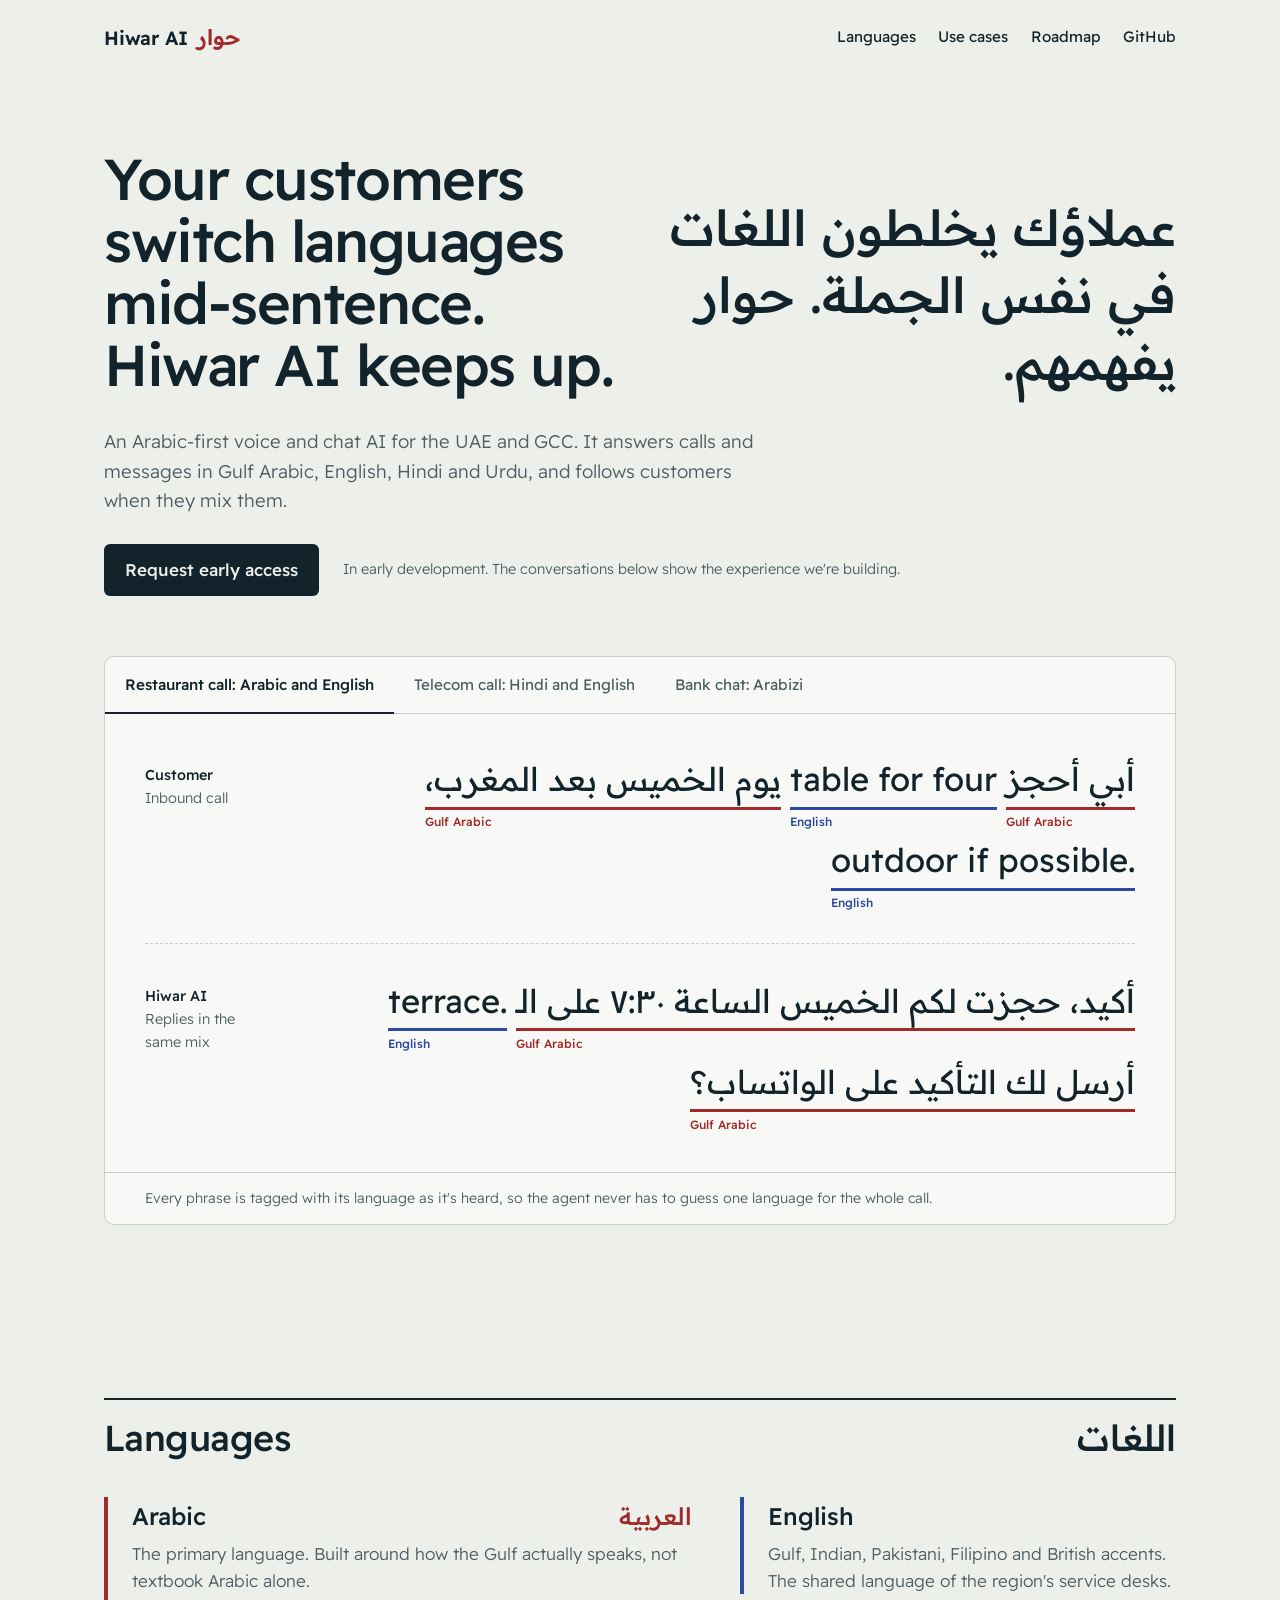
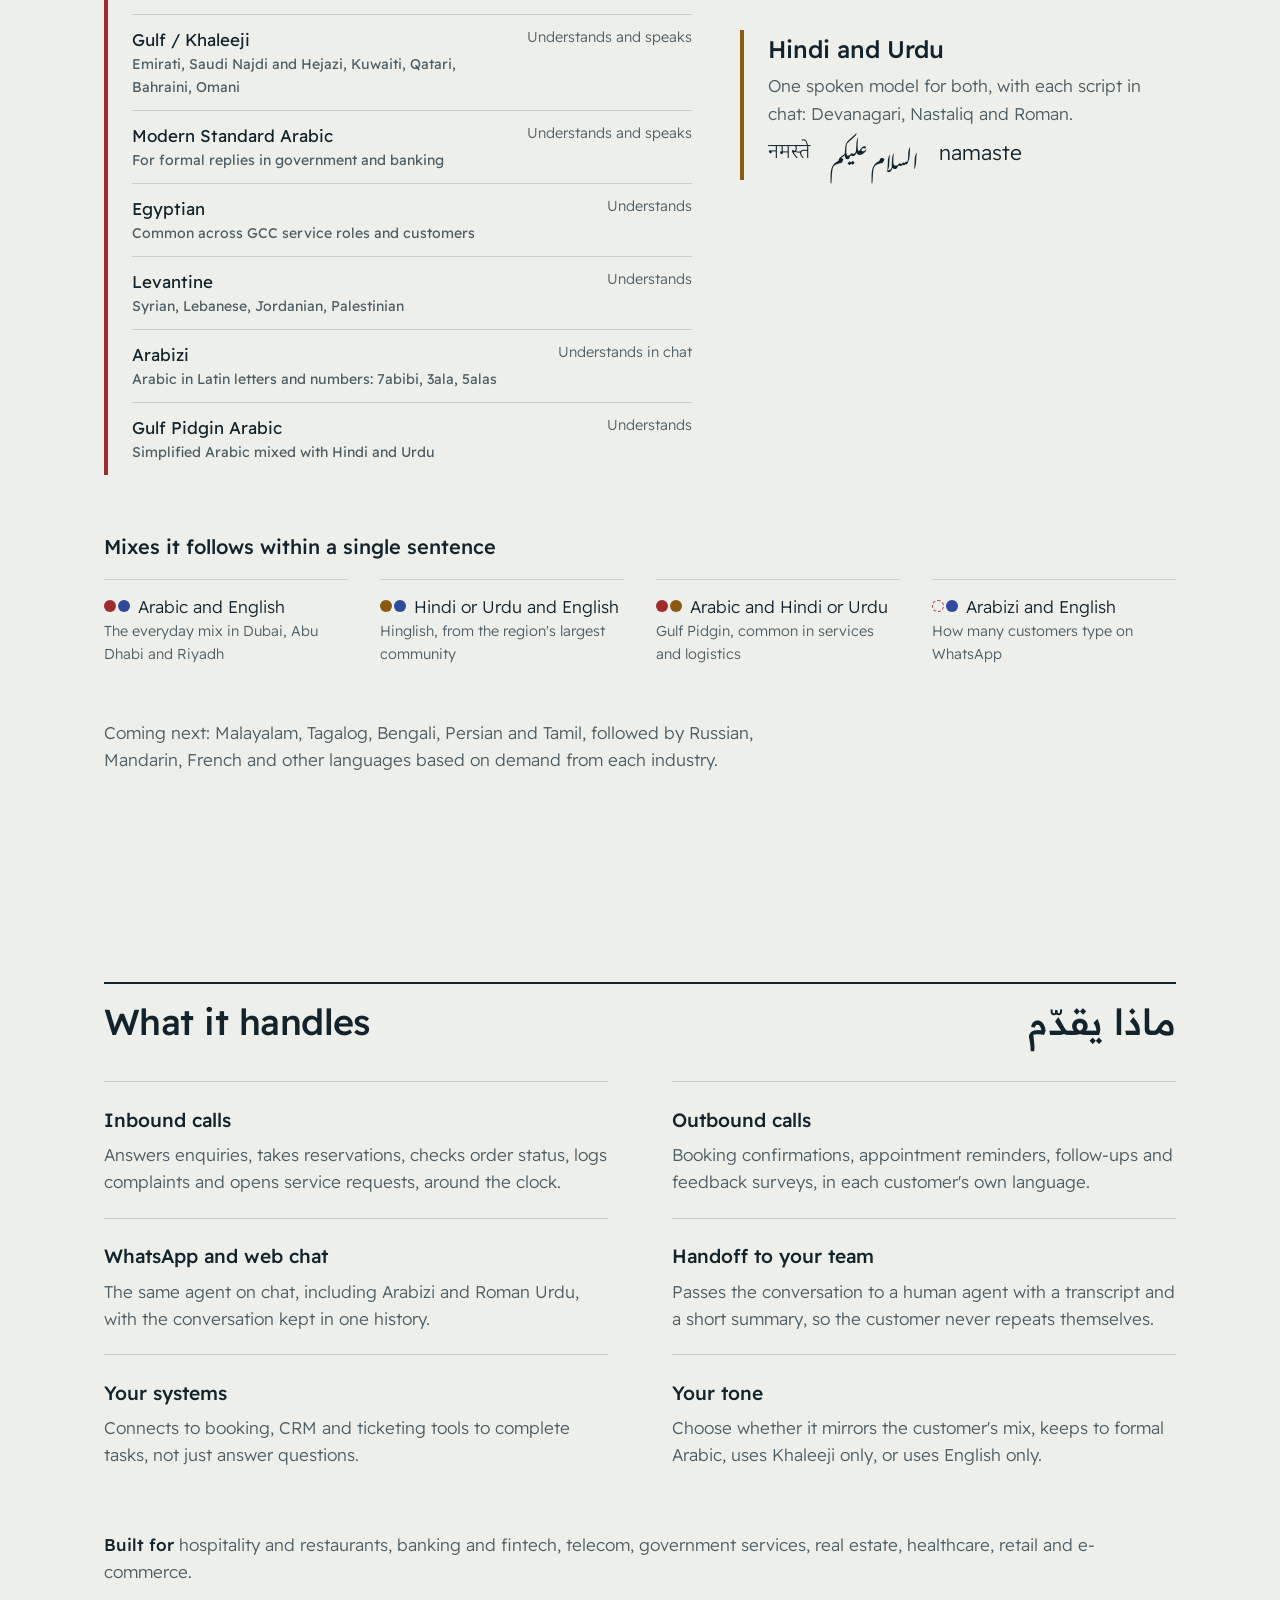
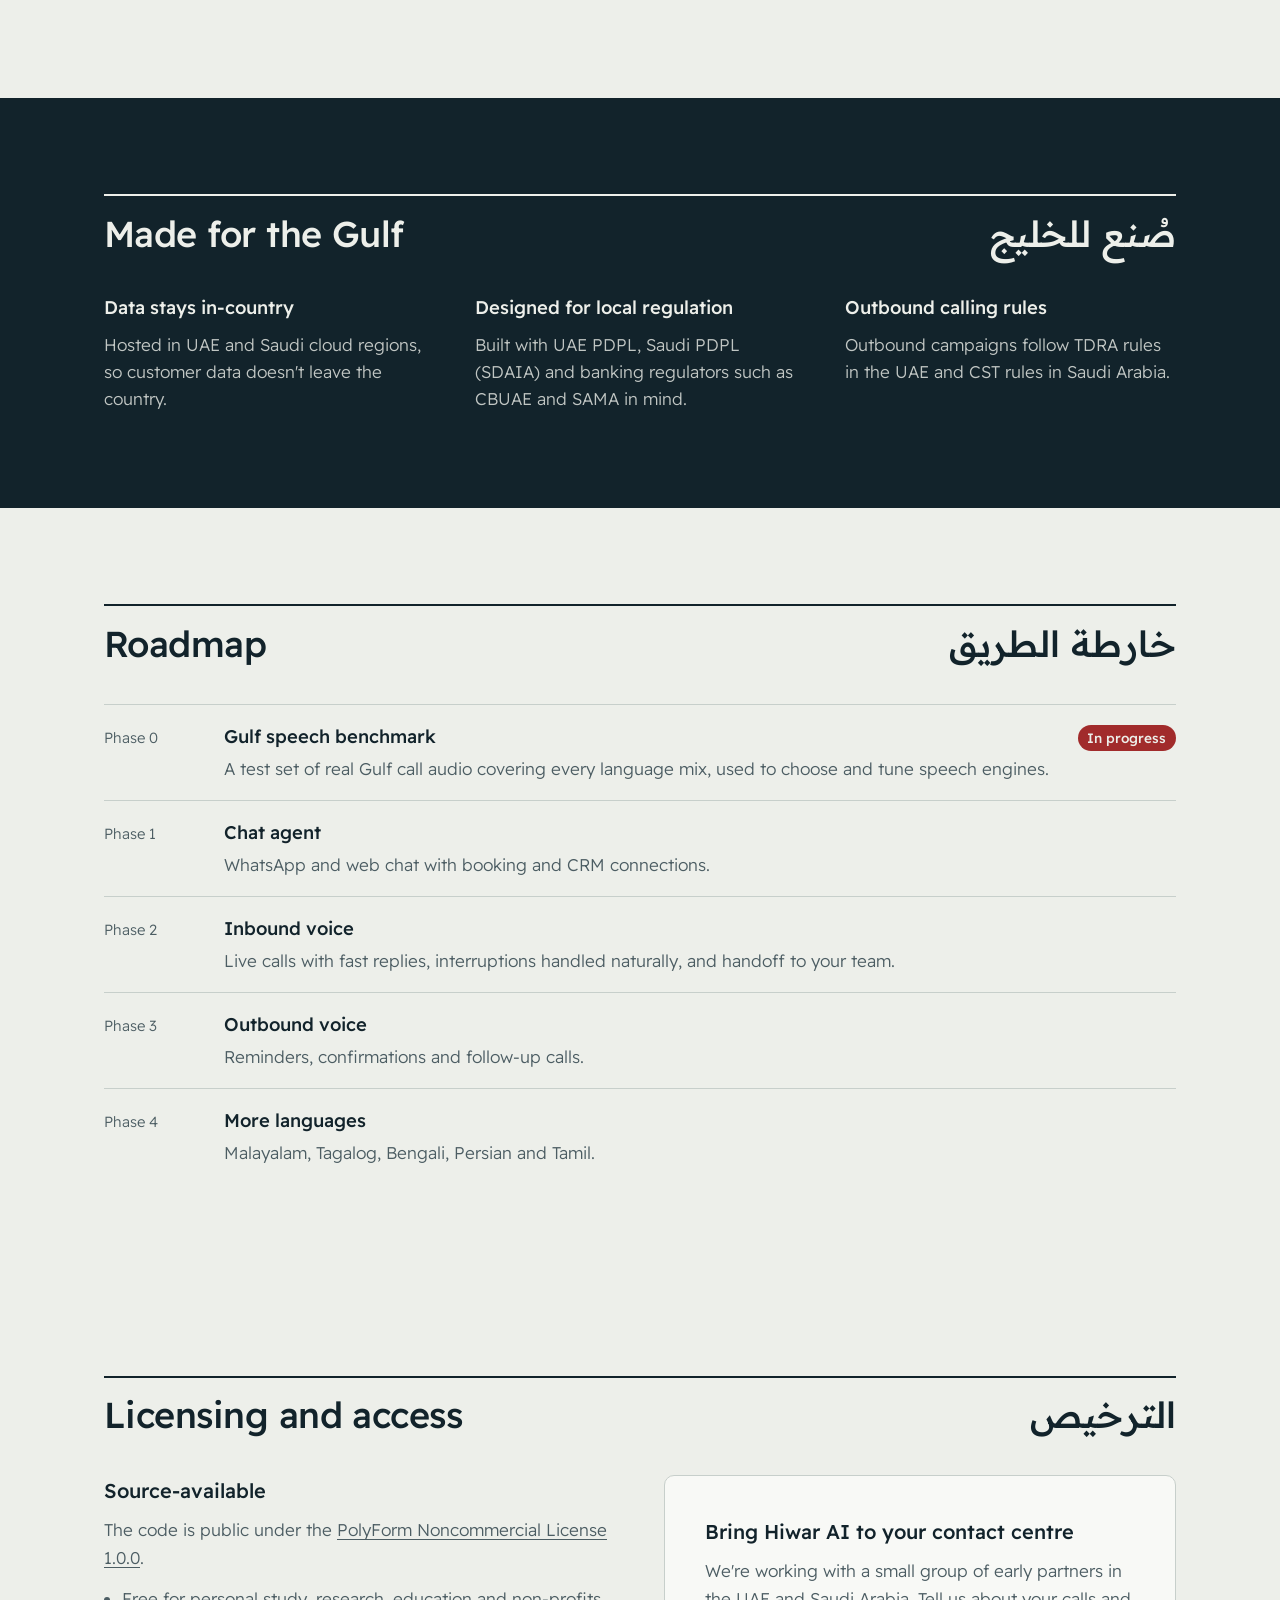
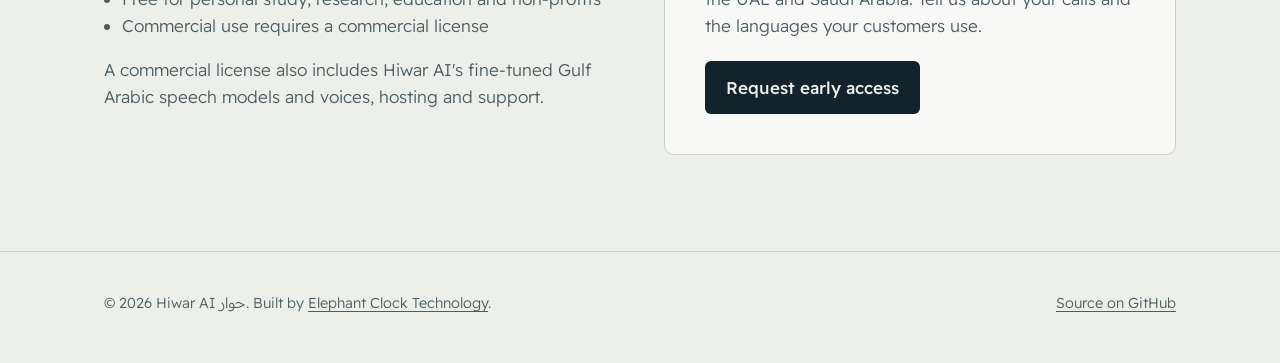
==== docs/index.html @ 6c4607c3 "Initial Hiwar AI repo: README, license, marketing site - README with Arabic-first language scope, ar" ====
<!doctype html>
<html lang="en">
<head>
<meta charset="utf-8">
<meta name="viewport" content="width=device-width, initial-scale=1">
<title>Hiwar AI | Arabic voice AI agent for UAE &amp; GCC: Gulf Arabic, English, Hindi, Urdu</title>
<meta name="description" content="Hiwar AI (حوار) is an Arabic-first multilingual conversational AI for the UAE and GCC. Voice and chat agents for customer calls, support, reservations, complaints and service requests in Gulf Arabic, MSA, English, Hindi and Urdu, with natural code-switching and Arabizi.">
<meta name="keywords" content="Arabic voice AI, Gulf Arabic AI, Khaleeji, Emirati Arabic, Saudi Arabic, conversational AI UAE, AI voice agent Dubai, Arabic chatbot, code-switching, Arabizi, Hindi Urdu voice AI, call center AI GCC, WhatsApp AI agent, customer service automation Saudi Arabia">
<link rel="canonical" href="https://elephantclock.github.io/hiwar-ai/">
<meta name="theme-color" content="#EDEFEA">

<meta property="og:type" content="website">
<meta property="og:site_name" content="Hiwar AI">
<meta property="og:title" content="Hiwar AI: Arabic-first conversational AI for the UAE & GCC">
<meta property="og:description" content="Voice and chat agents that understand Gulf Arabic, English, Hindi and Urdu, even when customers switch languages mid-sentence.">
<meta property="og:url" content="https://elephantclock.github.io/hiwar-ai/">
<meta property="og:locale" content="en_AE">
<meta property="og:locale:alternate" content="ar_AE">
<meta name="twitter:card" content="summary">
<meta name="twitter:title" content="Hiwar AI: Arabic-first conversational AI for the UAE & GCC">
<meta name="twitter:description" content="Voice and chat agents for Gulf Arabic, English, Hindi and Urdu, with code-switching and Arabizi.">

<link rel="icon" href="data:image/svg+xml,%3Csvg xmlns='http://www.w3.org/2000/svg' viewBox='0 0 32 32'%3E%3Crect width='32' height='32' rx='7' fill='%2312232B'/%3E%3Ctext x='16' y='22' font-size='17' text-anchor='middle' fill='%23EDEFEA' font-family='sans-serif'%3E%D8%AD%3C/text%3E%3C/svg%3E">

<link rel="preconnect" href="https://fonts.googleapis.com">
<link rel="preconnect" href="https://fonts.gstatic.com" crossorigin>
<link href="https://fonts.googleapis.com/css2?family=Readex+Pro:wght@300;400;500;600;700&family=Noto+Sans+Devanagari:wght@400;500&family=Noto+Nastaliq+Urdu:wght@400;500&display=swap" rel="stylesheet">

<script type="application/ld+json">
{
  "@context": "https://schema.org",
  "@type": "SoftwareApplication",
  "name": "Hiwar AI",
  "alternateName": "حوار",
  "applicationCategory": "BusinessApplication",
  "operatingSystem": "Cloud",
  "description": "Arabic-first multilingual conversational AI for the UAE and GCC: voice and chat agents for customer calls, support, reservations, complaints and service requests in Gulf Arabic, MSA, Egyptian and Levantine Arabic, English, Hindi and Urdu, with code-switching and Arabizi.",
  "inLanguage": ["ar", "en", "hi", "ur"],
  "areaServed": ["AE", "SA", "QA", "KW", "BH", "OM"],
  "url": "https://elephantclock.github.io/hiwar-ai/",
  "codeRepository": "https://github.com/elephantclock/hiwar-ai",
  "license": "https://polyformproject.org/licenses/noncommercial/1.0.0",
  "publisher": { "@type": "Organization", "name": "Elephant Clock Technology", "url": "https://elephantclock.tech" }
}
</script>

<style>
  :root {
    --ground: #EDEFEA;
    --paper: #F8F9F6;
    --ink: #12232B;
    --muted: #4C5D63;
    --rule: #C7CFCB;
    --ar: #A12B2B;
    --en: #2E4A9E;
    --hi: #8C5A0E;
    --focus: #2E4A9E;
    --latin: "Readex Pro", system-ui, sans-serif;
    --arabic: "Readex Pro", "Geeza Pro", "Noto Sans Arabic", sans-serif;
    --deva: "Noto Sans Devanagari", "Kohinoor Devanagari", sans-serif;
    --urdu: "Noto Nastaliq Urdu", "Noto Sans Arabic", serif;
    color-scheme: light;
  }
  @media (prefers-color-scheme: dark) {
    :root {
      --ground: #0F1C22;
      --paper: #16262D;
      --ink: #E4E9E6;
      --muted: #A3B1B4;
      --rule: #2C3E45;
      --ar: #E8857A;
      --en: #9DB0F0;
      --hi: #E2AA5A;
      --focus: #9DB0F0;
      color-scheme: dark;
    }
  }

  * { box-sizing: border-box; }
  html { -webkit-text-size-adjust: 100%; }
  body {
    margin: 0;
    background: var(--ground);
    color: var(--ink);
    font-family: var(--latin);
    font-weight: 300;
    font-size: 1.0625rem;
    line-height: 1.6;
  }
  [lang="ar"] { font-family: var(--arabic); }
  [lang="hi"] { font-family: var(--deva); }
  [lang="ur"] { font-family: var(--urdu); line-height: 2.1; }
  a { color: inherit; text-underline-offset: 0.2em; text-decoration-thickness: 1px; }
  a:hover { text-decoration-thickness: 2px; }
  :focus-visible { outline: 2px solid var(--focus); outline-offset: 3px; border-radius: 2px; }
  strong { font-weight: 500; }

  .wrap { max-width: 72rem; margin: 0 auto; padding-inline: clamp(1rem, 4vw, 2.5rem); }

  /* Header */
  .top { padding-block: 1.25rem; display: flex; align-items: center; justify-content: space-between; gap: 1rem; flex-wrap: wrap; }
  .mark { display: flex; align-items: baseline; gap: 0.6rem; text-decoration: none; }
  .mark-en { font-weight: 600; font-size: 1.2rem; letter-spacing: -0.01em; }
  .mark-ar { font-family: var(--arabic); font-weight: 600; font-size: 1.35rem; color: var(--ar); }
  .top nav { display: flex; gap: 1.4rem; flex-wrap: wrap; font-size: 0.95rem; font-weight: 400; }
  .top nav a { text-decoration: none; }
  .top nav a:hover { text-decoration: underline; }

  /* Bilingual sign headings: English left, Arabic right, as on UAE road signs */
  .sign {
    display: grid; grid-template-columns: 1fr auto; align-items: baseline; gap: 0.5rem 2rem;
    border-top: 2px solid var(--ink); padding-top: 0.9rem; margin-bottom: 2.25rem;
  }
  .sign h2 { margin: 0; font-size: clamp(1.6rem, 3.2vw, 2.25rem); font-weight: 500; letter-spacing: -0.015em; line-height: 1.15; }
  .sign p { margin: 0; font-family: var(--arabic); font-size: clamp(1.6rem, 3.2vw, 2.25rem); font-weight: 500; line-height: 1.3; text-align: right; }

  section { padding-block: clamp(3.5rem, 8vw, 6rem); }

  /* Hero */
  .hero { padding-block: clamp(2rem, 6vw, 4.5rem) clamp(3rem, 6vw, 5rem); }
  .hero-heads { display: grid; grid-template-columns: minmax(0, 1fr) minmax(0, 1fr); gap: 1.5rem 3rem; align-items: end; }
  .hero h1 { margin: 0; font-size: clamp(2.1rem, 4.6vw, 3.6rem); font-weight: 500; line-height: 1.08; letter-spacing: -0.025em; max-width: 16ch; }
  .hero .ar-head { margin: 0; font-family: var(--arabic); font-size: clamp(1.9rem, 4vw, 3.1rem); font-weight: 500; line-height: 1.35; text-align: right; color: var(--ink); }
  .lede { grid-column: 1 / -1; max-width: 60ch; font-size: 1.15rem; color: var(--muted); margin: 0.5rem 0 0; }
  .actions { display: flex; gap: 0.75rem 1.5rem; flex-wrap: wrap; align-items: center; margin-top: 1.75rem; }
  .btn {
    display: inline-block; background: var(--ink); color: var(--ground); text-decoration: none;
    font-weight: 500; padding: 0.8rem 1.3rem; border-radius: 6px;
  }
  .btn:hover { text-decoration: none; opacity: 0.9; }
  .status { font-size: 0.9rem; color: var(--muted); }

  /* Transcript specimen */
  .specimen { margin-top: clamp(2.5rem, 5vw, 3.75rem); background: var(--paper); border: 1px solid var(--rule); border-radius: 10px; }
  .tabs { display: flex; flex-wrap: wrap; border-bottom: 1px solid var(--rule); }
  .tabs button {
    font: inherit; font-size: 0.95rem; font-weight: 400; color: var(--muted); background: none; border: 0;
    padding: 0.95rem 1.25rem; cursor: pointer; border-bottom: 2px solid transparent; margin-bottom: -1px;
  }
  .tabs button[aria-selected="true"] { color: var(--ink); font-weight: 500; border-bottom-color: var(--ink); }
  .panel { padding: clamp(1.25rem, 3.5vw, 2.5rem); }
  .turn { display: grid; grid-template-columns: 7.5rem minmax(0, 1fr); gap: 0.5rem 1.5rem; align-items: start; }
  .turn + .turn { margin-top: 2rem; padding-top: 2rem; border-top: 1px dashed var(--rule); }
  .who { font-size: 0.9rem; color: var(--muted); padding-top: 0.6rem; }
  .who strong { display: block; color: var(--ink); }
  .utt { margin: 0; font-size: clamp(1.35rem, 2.8vw, 2.05rem); line-height: 1.5; font-weight: 400; display: flex; flex-wrap: wrap; gap: 0.35rem 0.55rem; }
  .utt[dir="rtl"] { justify-content: flex-start; }
  .seg { display: inline-flex; flex-direction: column; unicode-bidi: isolate; max-width: 100%; min-width: 0; }
  /* The segment's language colour drives the underline and tag; the words stay in ink */
  .seg.ar, .seg.az { --lc: var(--ar); }
  .seg.en { --lc: var(--en); }
  .seg.hi { --lc: var(--hi); }
  .seg > span:first-child { color: var(--ink); border-bottom: 3px solid var(--lc); padding-bottom: 0.1em; }
  .seg.az > span:first-child { border-bottom-style: dashed; }
  .seg small {
    font-family: var(--latin); font-size: 0.75rem; font-weight: 500; line-height: 1.2; margin-top: 0.35rem;
    direction: ltr; text-align: start; color: var(--lc);
  }
  .norm { grid-column: 2; margin: 0.9rem 0 0; font-size: 0.95rem; color: var(--muted); }
  .norm span[lang="ar"] { color: var(--ink); font-size: 1.1rem; }
  .note { padding: 0.9rem clamp(1.25rem, 3.5vw, 2.5rem); border-top: 1px solid var(--rule); font-size: 0.88rem; color: var(--muted); margin: 0; }
  @media (prefers-reduced-motion: no-preference) {
    .panel:not([hidden]) .seg { animation: rise 0.45s cubic-bezier(.2,.7,.2,1) both; animation-delay: calc(var(--i) * 90ms); }
    @keyframes rise { from { opacity: 0; transform: translateY(6px); } to { opacity: 1; transform: none; } }
  }

  /* Languages */
  .langs { display: grid; grid-template-columns: 1.35fr 1fr; gap: 3rem; }
  .lang-primary { border-left: 4px solid var(--ar); padding-left: 1.5rem; }
  .lang-primary h3, .lang-other h3 { margin: 0 0 0.25rem; font-size: 1.5rem; font-weight: 500; display: flex; justify-content: space-between; gap: 1rem; align-items: baseline; }
  .lang-primary h3 [lang="ar"] { color: var(--ar); }
  .role { margin: 0 0 1.25rem; color: var(--muted); }
  dl.varieties { margin: 0; display: grid; grid-template-columns: 1fr auto; }
  dl.varieties dt, dl.varieties dd { padding: 0.7rem 0; border-top: 1px solid var(--rule); margin: 0; }
  dl.varieties dt { font-weight: 400; }
  dl.varieties dt small { display: block; color: var(--muted); font-size: 0.88rem; }
  dl.varieties dd { text-align: right; font-size: 0.9rem; color: var(--muted); padding-left: 1rem; }
  .lang-other { padding-left: 1.5rem; margin-bottom: 2.25rem; }
  .lang-other.en { border-left: 4px solid var(--en); }
  .lang-other.hi { border-left: 4px solid var(--hi); }
  .lang-other p { margin: 0; color: var(--muted); }
  .script-row { display: flex; gap: 1.25rem; flex-wrap: wrap; margin-top: 0.6rem; font-size: 1.3rem; color: var(--ink); }
  .pairs { margin-top: 3.5rem; }
  .pairs h3 { font-size: 1.25rem; font-weight: 500; margin: 0 0 1rem; }
  .pairs ul { list-style: none; padding: 0; margin: 0; display: grid; grid-template-columns: repeat(auto-fit, minmax(15rem, 1fr)); gap: 0 2rem; }
  .pairs li { padding: 0.8rem 0; border-top: 1px solid var(--rule); }
  .pairs li small { display: block; color: var(--muted); font-size: 0.9rem; }
  .swatch { display: inline-block; width: 0.7em; height: 0.7em; border-radius: 50%; vertical-align: 0.05em; margin-right: 0.15em; }
  .swatch.ar { background: var(--ar); } .swatch.en { background: var(--en); } .swatch.hi { background: var(--hi); }
  .swatch.az { background: transparent; border: 1.5px dashed var(--ar); box-sizing: border-box; }
  .next { margin-top: 2.5rem; color: var(--muted); max-width: 65ch; }

  /* Use cases */
  .uses { display: grid; grid-template-columns: repeat(2, 1fr); gap: 0 4rem; }
  .use { padding: 1.4rem 0; border-top: 1px solid var(--rule); }
  .use h3 { margin: 0 0 0.35rem; font-size: 1.2rem; font-weight: 500; }
  .use p { margin: 0; color: var(--muted); max-width: 52ch; }
  .industries { margin-top: 2.5rem; color: var(--muted); }
  .industries strong { color: var(--ink); }

  /* Gulf section */
  .gulf { background: var(--ink); color: var(--ground); }
  .gulf .sign { border-top-color: var(--ground); }
  .gulf-grid { display: grid; grid-template-columns: repeat(3, 1fr); gap: 2.5rem; }
  .gulf-grid h3 { margin: 0 0 0.5rem; font-size: 1.15rem; font-weight: 500; }
  .gulf-grid p { margin: 0; opacity: 0.8; }

  /* Roadmap: a real sequence, so it is numbered */
  ol.road { list-style: none; padding: 0; margin: 0; counter-reset: phase -1; }
  ol.road li { counter-increment: phase; display: grid; grid-template-columns: 6rem 1fr auto; gap: 0.5rem 1.5rem; padding: 1.1rem 0; border-top: 1px solid var(--rule); align-items: baseline; }
  ol.road li::before { content: "Phase " counter(phase); color: var(--muted); font-size: 0.92rem; }
  ol.road h3 { margin: 0; font-size: 1.15rem; font-weight: 500; }
  ol.road p { margin: 0.2rem 0 0; color: var(--muted); }
  ol.road .now { font-size: 0.85rem; font-weight: 500; color: var(--ground); background: var(--ar); padding: 0.15rem 0.6rem; border-radius: 999px; white-space: nowrap; }

  /* License + CTA */
  .split { display: grid; grid-template-columns: 1fr 1fr; gap: 3rem; }
  .split h3 { margin: 0 0 0.6rem; font-size: 1.25rem; font-weight: 500; }
  .split p { margin: 0 0 0.9rem; color: var(--muted); max-width: 55ch; }
  .split ul { margin: 0 0 1rem; padding-left: 1.1rem; color: var(--muted); }
  .cta { background: var(--paper); border: 1px solid var(--rule); border-radius: 10px; padding: clamp(1.5rem, 4vw, 2.5rem); }
  .cta .btn { margin-top: 0.5rem; }

  footer { padding-block: 2.5rem 3rem; border-top: 1px solid var(--rule); font-size: 0.9rem; color: var(--muted); }
  footer .wrap { display: flex; justify-content: space-between; gap: 1rem; flex-wrap: wrap; }

  @media (max-width: 760px) {
    .hero-heads { grid-template-columns: 1fr; }
    .hero .ar-head { order: -1; }
    .sign { grid-template-columns: 1fr; }
    .sign p { order: -1; }
    .turn { grid-template-columns: minmax(0, 1fr); }
    .tabs button { padding: 0.75rem 1rem; }
    .who { padding-top: 0; }
    .norm { grid-column: 1; }
    .langs, .uses, .gulf-grid, .split { grid-template-columns: 1fr; }
    .uses { gap: 0; }
    ol.road li { grid-template-columns: 1fr; }
    ol.road .now { justify-self: start; }
  }
</style>
</head>
<body>

<header class="wrap top">
  <a class="mark" href="./" aria-label="Hiwar AI home">
    <span class="mark-en">Hiwar AI</span><span class="mark-ar" lang="ar">حوار</span>
  </a>
  <nav aria-label="Main">
    <a href="#languages">Languages</a>
    <a href="#use-cases">Use cases</a>
    <a href="#roadmap">Roadmap</a>
    <a href="https://github.com/elephantclock/hiwar-ai">GitHub</a>
  </nav>
</header>

<main>
  <section class="hero wrap" aria-labelledby="hero-title">
    <div class="hero-heads">
      <h1 id="hero-title">Your customers switch languages mid-sentence. Hiwar AI keeps up.</h1>
      <p class="ar-head" lang="ar" dir="rtl">عملاؤك يخلطون اللغات في نفس الجملة. حوار يفهمهم.</p>
      <p class="lede">An Arabic-first voice and chat AI for the UAE and GCC. It answers calls and messages in Gulf Arabic, English, Hindi and Urdu, and follows customers when they mix them.</p>
    </div>
    <div class="actions">
      <a class="btn" href="https://github.com/elephantclock/hiwar-ai/issues/new?template=early-access.yml">Request early access</a>
      <span class="status">In early development. The conversations below show the experience we're building.</span>
    </div>

    <div class="specimen">
      <div class="tabs" role="tablist" aria-label="Example conversations">
        <button role="tab" id="tab-1" aria-controls="p-1" aria-selected="true">Restaurant call: Arabic and English</button>
        <button role="tab" id="tab-2" aria-controls="p-2" aria-selected="false" tabindex="-1">Telecom call: Hindi and English</button>
        <button role="tab" id="tab-3" aria-controls="p-3" aria-selected="false" tabindex="-1">Bank chat: Arabizi</button>
      </div>

      <div class="panel" role="tabpanel" id="p-1" aria-labelledby="tab-1">
        <div class="turn">
          <div class="who"><strong>Customer</strong>Inbound call</div>
          <p class="utt" dir="rtl">
            <span class="seg ar" lang="ar" style="--i:0"><span>أبي أحجز</span><small>Gulf Arabic</small></span>
            <span class="seg en" lang="en" dir="ltr" style="--i:1"><span>table for four</span><small>English</small></span>
            <span class="seg ar" lang="ar" style="--i:2"><span>يوم الخميس بعد المغرب،</span><small>Gulf Arabic</small></span>
            <span class="seg en" lang="en" dir="ltr" style="--i:3"><span>outdoor if possible.</span><small>English</small></span>
          </p>
        </div>
        <div class="turn">
          <div class="who"><strong>Hiwar AI</strong>Replies in the same mix</div>
          <p class="utt" dir="rtl">
            <span class="seg ar" lang="ar" style="--i:4"><span>أكيد، حجزت لكم الخميس الساعة ٧:٣٠ على الـ</span><small>Gulf Arabic</small></span>
            <span class="seg en" lang="en" dir="ltr" style="--i:5"><span>terrace.</span><small>English</small></span>
            <span class="seg ar" lang="ar" style="--i:6"><span>أرسل لك التأكيد على الواتساب؟</span><small>Gulf Arabic</small></span>
          </p>
        </div>
      </div>

      <div class="panel" role="tabpanel" id="p-2" aria-labelledby="tab-2" hidden>
        <div class="turn">
          <div class="who"><strong>Customer</strong>Service request</div>
          <p class="utt">
            <span class="seg hi" lang="hi" style="--i:0"><span>मेरा इंटरनेट सुबह से बंद है,</span><small>Hindi</small></span>
            <span class="seg en" lang="en" style="--i:1"><span>router restart</span><small>English</small></span>
            <span class="seg hi" lang="hi" style="--i:2"><span>भी किया,</span><small>Hindi</small></span>
            <span class="seg en" lang="en" style="--i:3"><span>but still no signal.</span><small>English</small></span>
          </p>
        </div>
        <div class="turn">
          <div class="who"><strong>Hiwar AI</strong>Replies in the same mix</div>
          <p class="utt">
            <span class="seg hi" lang="hi" style="--i:4"><span>समझ गया।</span><small>Hindi</small></span>
            <span class="seg en" lang="en" style="--i:5"><span>There's an outage in your area,</span><small>English</small></span>
            <span class="seg hi" lang="hi" style="--i:6"><span>दो घंटे में ठीक हो जाएगा। मैं आपको SMS भेज दूँ?</span><small>Hindi</small></span>
          </p>
        </div>
      </div>

      <div class="panel" role="tabpanel" id="p-3" aria-labelledby="tab-3" hidden>
        <div class="turn">
          <div class="who"><strong>Customer</strong>WhatsApp</div>
          <p class="utt">
            <span class="seg az" lang="ar-Latn" style="--i:0"><span>mar7aba, abi a3rf</span><small>Arabizi</small></span>
            <span class="seg en" lang="en" style="--i:1"><span>credit card limit</span><small>English</small></span>
            <span class="seg az" lang="ar-Latn" style="--i:2"><span>maly kam?</span><small>Arabizi</small></span>
          </p>
          <p class="norm">Understood as: <span lang="ar" dir="rtl">مرحبا، أبي أعرف الـ credit card limit مالي كم؟</span></p>
        </div>
        <div class="turn">
          <div class="who"><strong>Hiwar AI</strong>Replies in the same style</div>
          <p class="utt">
            <span class="seg az" lang="ar-Latn" style="--i:3"><span>Hala! El limit 7aqk</span><small>Arabizi</small></span>
            <span class="seg en" lang="en" style="--i:4"><span>AED 25,000</span><small>English</small></span>
            <span class="seg az" lang="ar-Latn" style="--i:5"><span>w el mutawafer al7en</span><small>Arabizi</small></span>
            <span class="seg en" lang="en" style="--i:6"><span>AED 18,400.</span><small>English</small></span>
          </p>
        </div>
      </div>
      <p class="note">Every phrase is tagged with its language as it's heard, so the agent never has to guess one language for the whole call.</p>
    </div>
  </section>

  <section id="languages" class="wrap" aria-labelledby="lang-title">
    <div class="sign"><h2 id="lang-title">Languages</h2><p lang="ar" dir="rtl">اللغات</p></div>
    <div class="langs">
      <div class="lang-primary">
        <h3><span>Arabic</span><span lang="ar">العربية</span></h3>
        <p class="role">The primary language. Built around how the Gulf actually speaks, not textbook Arabic alone.</p>
        <dl class="varieties">
          <dt>Gulf / Khaleeji<small>Emirati, Saudi Najdi and Hejazi, Kuwaiti, Qatari, Bahraini, Omani</small></dt><dd>Understands and speaks</dd>
          <dt>Modern Standard Arabic<small>For formal replies in government and banking</small></dt><dd>Understands and speaks</dd>
          <dt>Egyptian<small>Common across GCC service roles and customers</small></dt><dd>Understands</dd>
          <dt>Levantine<small>Syrian, Lebanese, Jordanian, Palestinian</small></dt><dd>Understands</dd>
          <dt>Arabizi<small>Arabic in Latin letters and numbers: 7abibi, 3ala, 5alas</small></dt><dd>Understands in chat</dd>
          <dt>Gulf Pidgin Arabic<small>Simplified Arabic mixed with Hindi and Urdu</small></dt><dd>Understands</dd>
        </dl>
      </div>
      <div>
        <div class="lang-other en">
          <h3><span>English</span></h3>
          <p>Gulf, Indian, Pakistani, Filipino and British accents. The shared language of the region's service desks.</p>
        </div>
        <div class="lang-other hi">
          <h3><span>Hindi and Urdu</span></h3>
          <p>One spoken model for both, with each script in chat: Devanagari, Nastaliq and Roman.</p>
          <div class="script-row"><span lang="hi">नमस्ते</span><span lang="ur" dir="rtl">السلام علیکم</span><span>namaste</span></div>
        </div>
      </div>
    </div>

    <div class="pairs">
      <h3>Mixes it follows within a single sentence</h3>
      <ul>
        <li><span class="swatch ar"></span><span class="swatch en"></span> Arabic and English<small>The everyday mix in Dubai, Abu Dhabi and Riyadh</small></li>
        <li><span class="swatch hi"></span><span class="swatch en"></span> Hindi or Urdu and English<small>Hinglish, from the region's largest community</small></li>
        <li><span class="swatch ar"></span><span class="swatch hi"></span> Arabic and Hindi or Urdu<small>Gulf Pidgin, common in services and logistics</small></li>
        <li><span class="swatch az"></span><span class="swatch en"></span> Arabizi and English<small>How many customers type on WhatsApp</small></li>
      </ul>
    </div>
    <p class="next">Coming next: Malayalam, Tagalog, Bengali, Persian and Tamil, followed by Russian, Mandarin, French and other languages based on demand from each industry.</p>
  </section>

  <section id="use-cases" class="wrap" aria-labelledby="use-title">
    <div class="sign"><h2 id="use-title">What it handles</h2><p lang="ar" dir="rtl">ماذا يقدّم</p></div>
    <div class="uses">
      <div class="use"><h3>Inbound calls</h3><p>Answers enquiries, takes reservations, checks order status, logs complaints and opens service requests, around the clock.</p></div>
      <div class="use"><h3>Outbound calls</h3><p>Booking confirmations, appointment reminders, follow-ups and feedback surveys, in each customer's own language.</p></div>
      <div class="use"><h3>WhatsApp and web chat</h3><p>The same agent on chat, including Arabizi and Roman Urdu, with the conversation kept in one history.</p></div>
      <div class="use"><h3>Handoff to your team</h3><p>Passes the conversation to a human agent with a transcript and a short summary, so the customer never repeats themselves.</p></div>
      <div class="use"><h3>Your systems</h3><p>Connects to booking, CRM and ticketing tools to complete tasks, not just answer questions.</p></div>
      <div class="use"><h3>Your tone</h3><p>Choose whether it mirrors the customer's mix, keeps to formal Arabic, uses Khaleeji only, or uses English only.</p></div>
    </div>
    <p class="industries"><strong>Built for</strong> hospitality and restaurants, banking and fintech, telecom, government services, real estate, healthcare, retail and e-commerce.</p>
  </section>

  <section class="gulf" aria-labelledby="gulf-title">
    <div class="wrap">
      <div class="sign"><h2 id="gulf-title">Made for the Gulf</h2><p lang="ar" dir="rtl">صُنع للخليج</p></div>
      <div class="gulf-grid">
        <div><h3>Data stays in-country</h3><p>Hosted in UAE and Saudi cloud regions, so customer data doesn't leave the country.</p></div>
        <div><h3>Designed for local regulation</h3><p>Built with UAE PDPL, Saudi PDPL (SDAIA) and banking regulators such as CBUAE and SAMA in mind.</p></div>
        <div><h3>Outbound calling rules</h3><p>Outbound campaigns follow TDRA rules in the UAE and CST rules in Saudi Arabia.</p></div>
      </div>
    </div>
  </section>

  <section id="roadmap" class="wrap" aria-labelledby="road-title">
    <div class="sign"><h2 id="road-title">Roadmap</h2><p lang="ar" dir="rtl">خارطة الطريق</p></div>
    <ol class="road">
      <li><div><h3>Gulf speech benchmark</h3><p>A test set of real Gulf call audio covering every language mix, used to choose and tune speech engines.</p></div><span class="now">In progress</span></li>
      <li><div><h3>Chat agent</h3><p>WhatsApp and web chat with booking and CRM connections.</p></div><span></span></li>
      <li><div><h3>Inbound voice</h3><p>Live calls with fast replies, interruptions handled naturally, and handoff to your team.</p></div><span></span></li>
      <li><div><h3>Outbound voice</h3><p>Reminders, confirmations and follow-up calls.</p></div><span></span></li>
      <li><div><h3>More languages</h3><p>Malayalam, Tagalog, Bengali, Persian and Tamil.</p></div><span></span></li>
    </ol>
  </section>

  <section id="license" class="wrap" aria-labelledby="lic-title">
    <div class="sign"><h2 id="lic-title">Licensing and access</h2><p lang="ar" dir="rtl">الترخيص</p></div>
    <div class="split">
      <div>
        <h3>Source-available</h3>
        <p>The code is public under the <a href="https://polyformproject.org/licenses/noncommercial/1.0.0">PolyForm Noncommercial License 1.0.0</a>.</p>
        <ul>
          <li>Free for personal study, research, education and non-profits</li>
          <li>Commercial use requires a commercial license</li>
        </ul>
        <p>A commercial license also includes Hiwar AI's fine-tuned Gulf Arabic speech models and voices, hosting and support.</p>
      </div>
      <div class="cta">
        <h3>Bring Hiwar AI to your contact centre</h3>
        <p>We're working with a small group of early partners in the UAE and Saudi Arabia. Tell us about your calls and the languages your customers use.</p>
        <a class="btn" href="https://github.com/elephantclock/hiwar-ai/issues/new?template=early-access.yml">Request early access</a>
      </div>
    </div>
  </section>
</main>

<footer>
  <div class="wrap">
    <span>© 2026 Hiwar AI <span lang="ar">حوار</span>. Built by <a href="https://elephantclock.tech">Elephant Clock Technology</a>.</span>
    <a href="https://github.com/elephantclock/hiwar-ai">Source on GitHub</a>
  </div>
</footer>

<script>
  (function () {
    var tabs = Array.prototype.slice.call(document.querySelectorAll('[role="tab"]'));
    function select(tab) {
      tabs.forEach(function (t) {
        var on = t === tab;
        t.setAttribute('aria-selected', on);
        t.tabIndex = on ? 0 : -1;
        document.getElementById(t.getAttribute('aria-controls')).hidden = !on;
      });
    }
    tabs.forEach(function (t, i) {
      t.addEventListener('click', function () { select(t); });
      t.addEventListener('keydown', function (e) {
        var d = e.key === 'ArrowRight' ? 1 : e.key === 'ArrowLeft' ? -1 : 0;
        if (!d) return;
        var n = tabs[(i + d + tabs.length) % tabs.length];
        select(n); n.focus(); e.preventDefault();
      });
    });
  })();
</script>
</body>
</html>
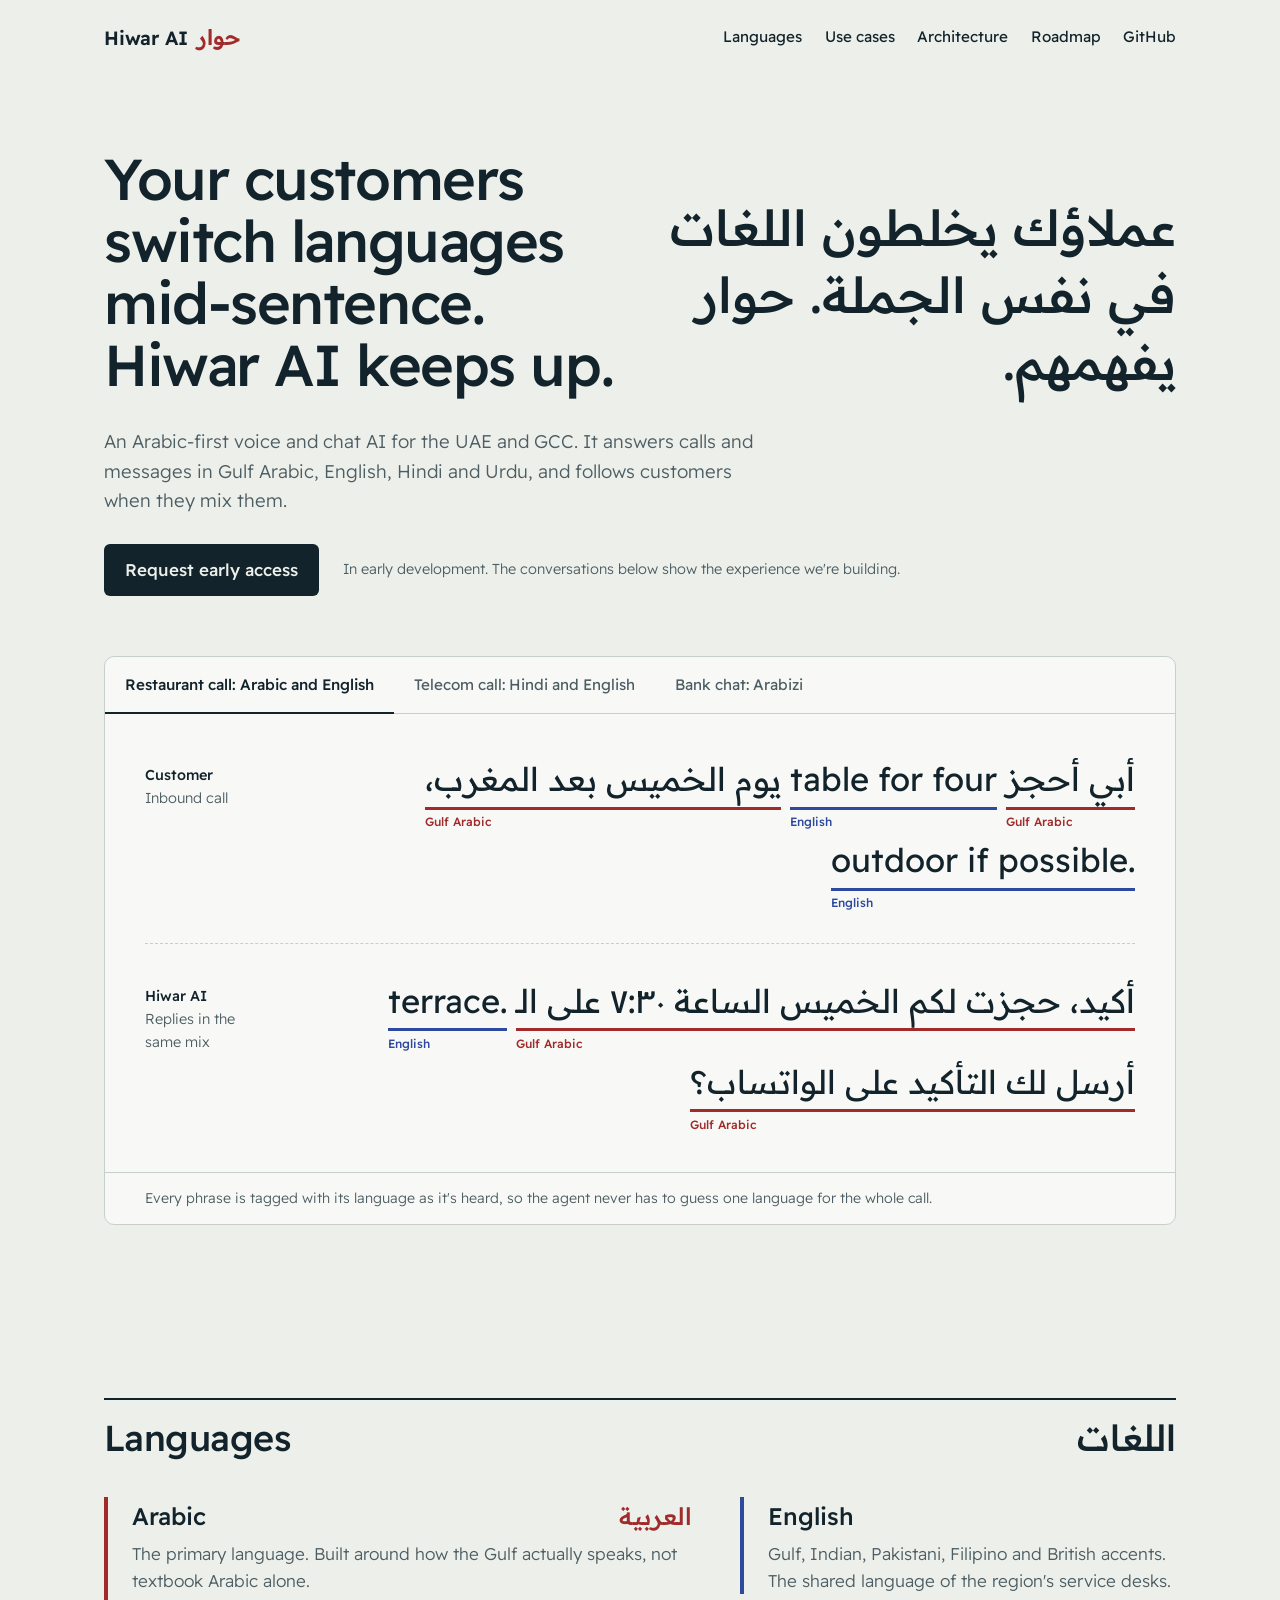
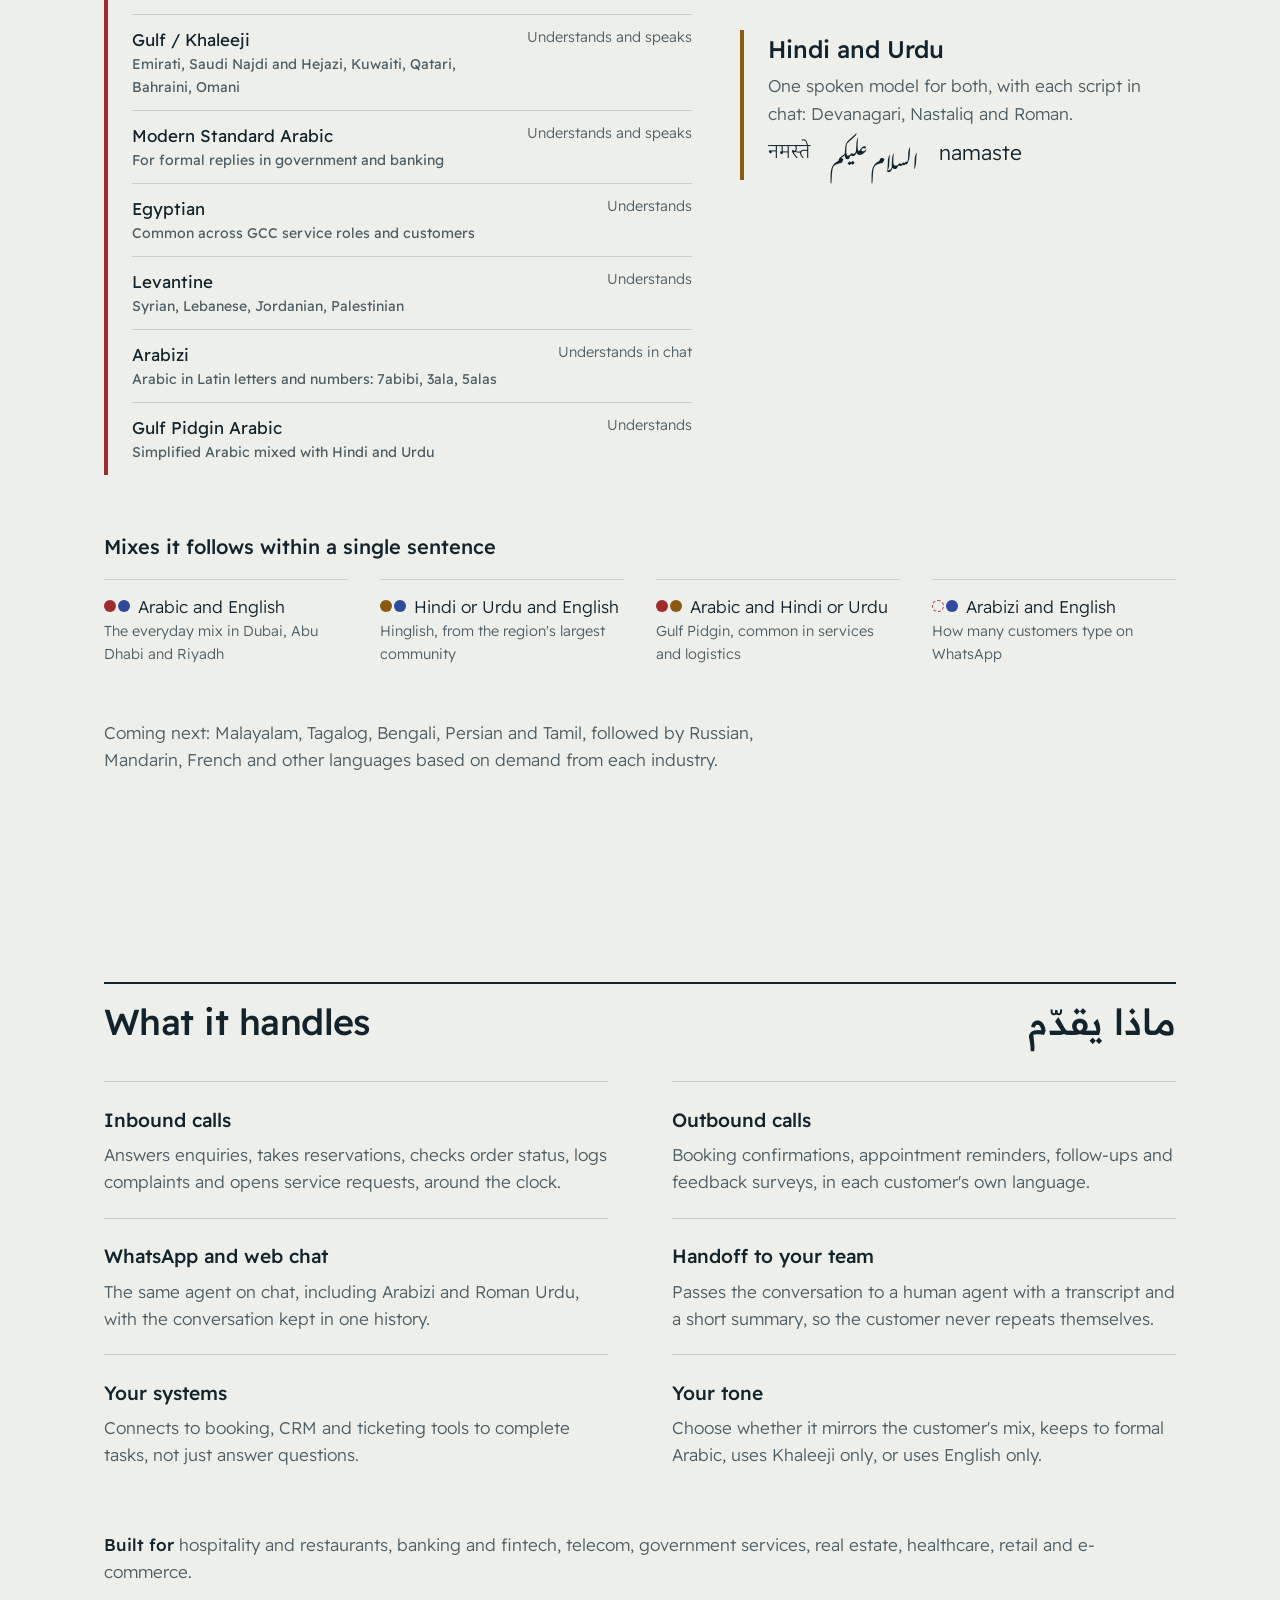
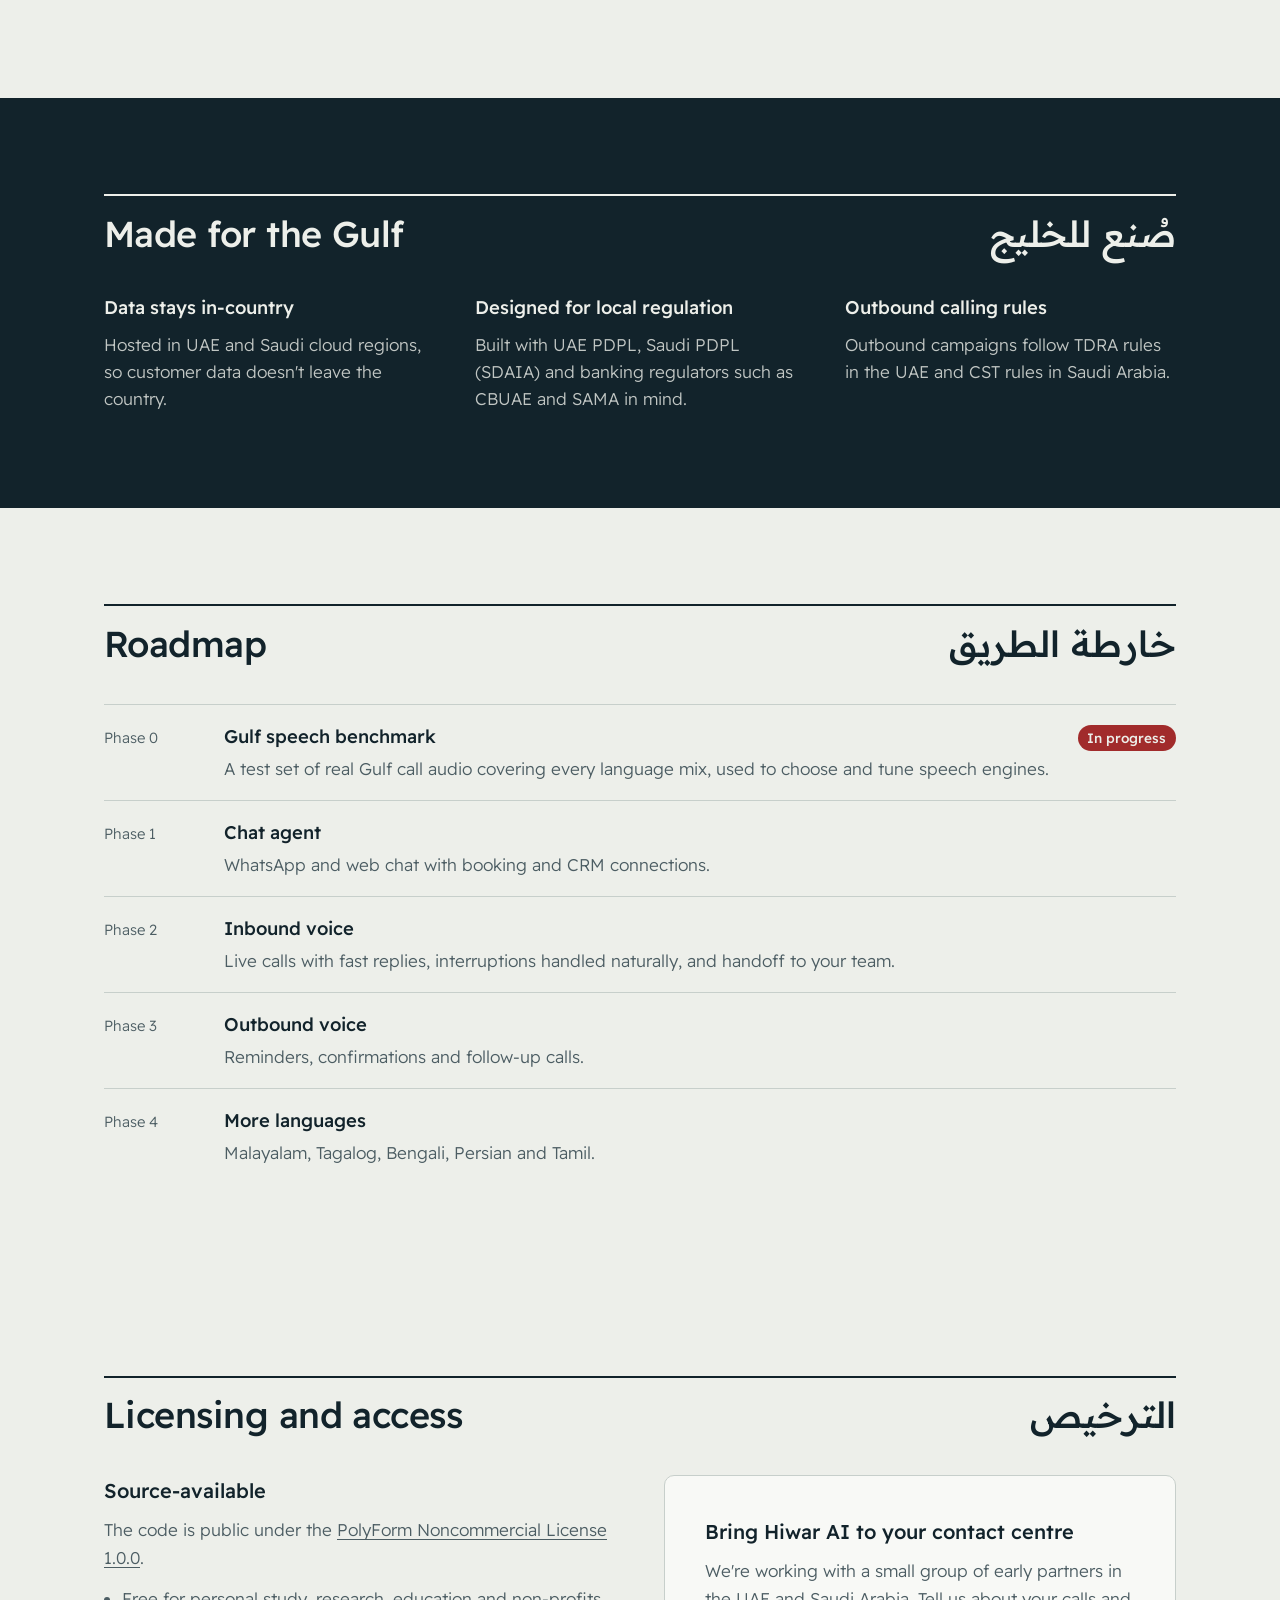
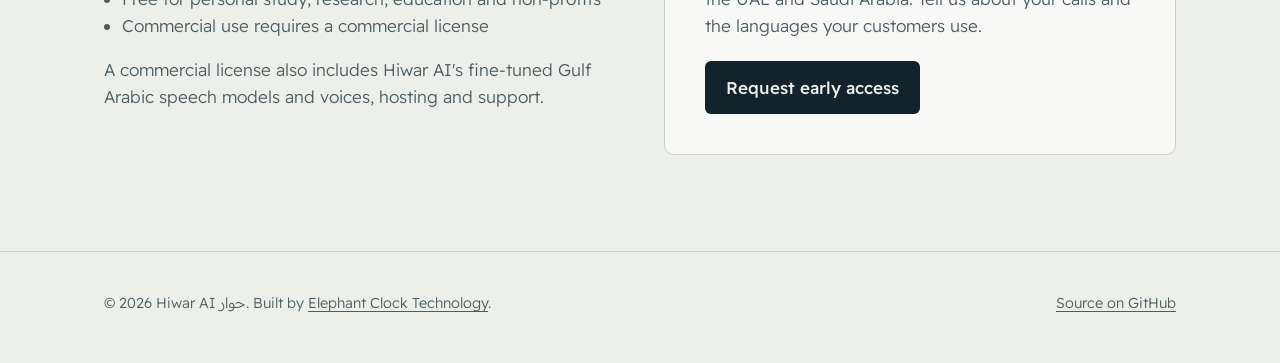
==== commit 3cd4bee4: "Add voice PoC architecture page" ====
--- a/docs/index.html
+++ b/docs/index.html
@@ -249,6 +249,7 @@
   <nav aria-label="Main">
     <a href="#languages">Languages</a>
     <a href="#use-cases">Use cases</a>
+    <a href="architecture.html">Architecture</a>
     <a href="#roadmap">Roadmap</a>
     <a href="https://github.com/elephantclock/hiwar-ai">GitHub</a>
   </nav>
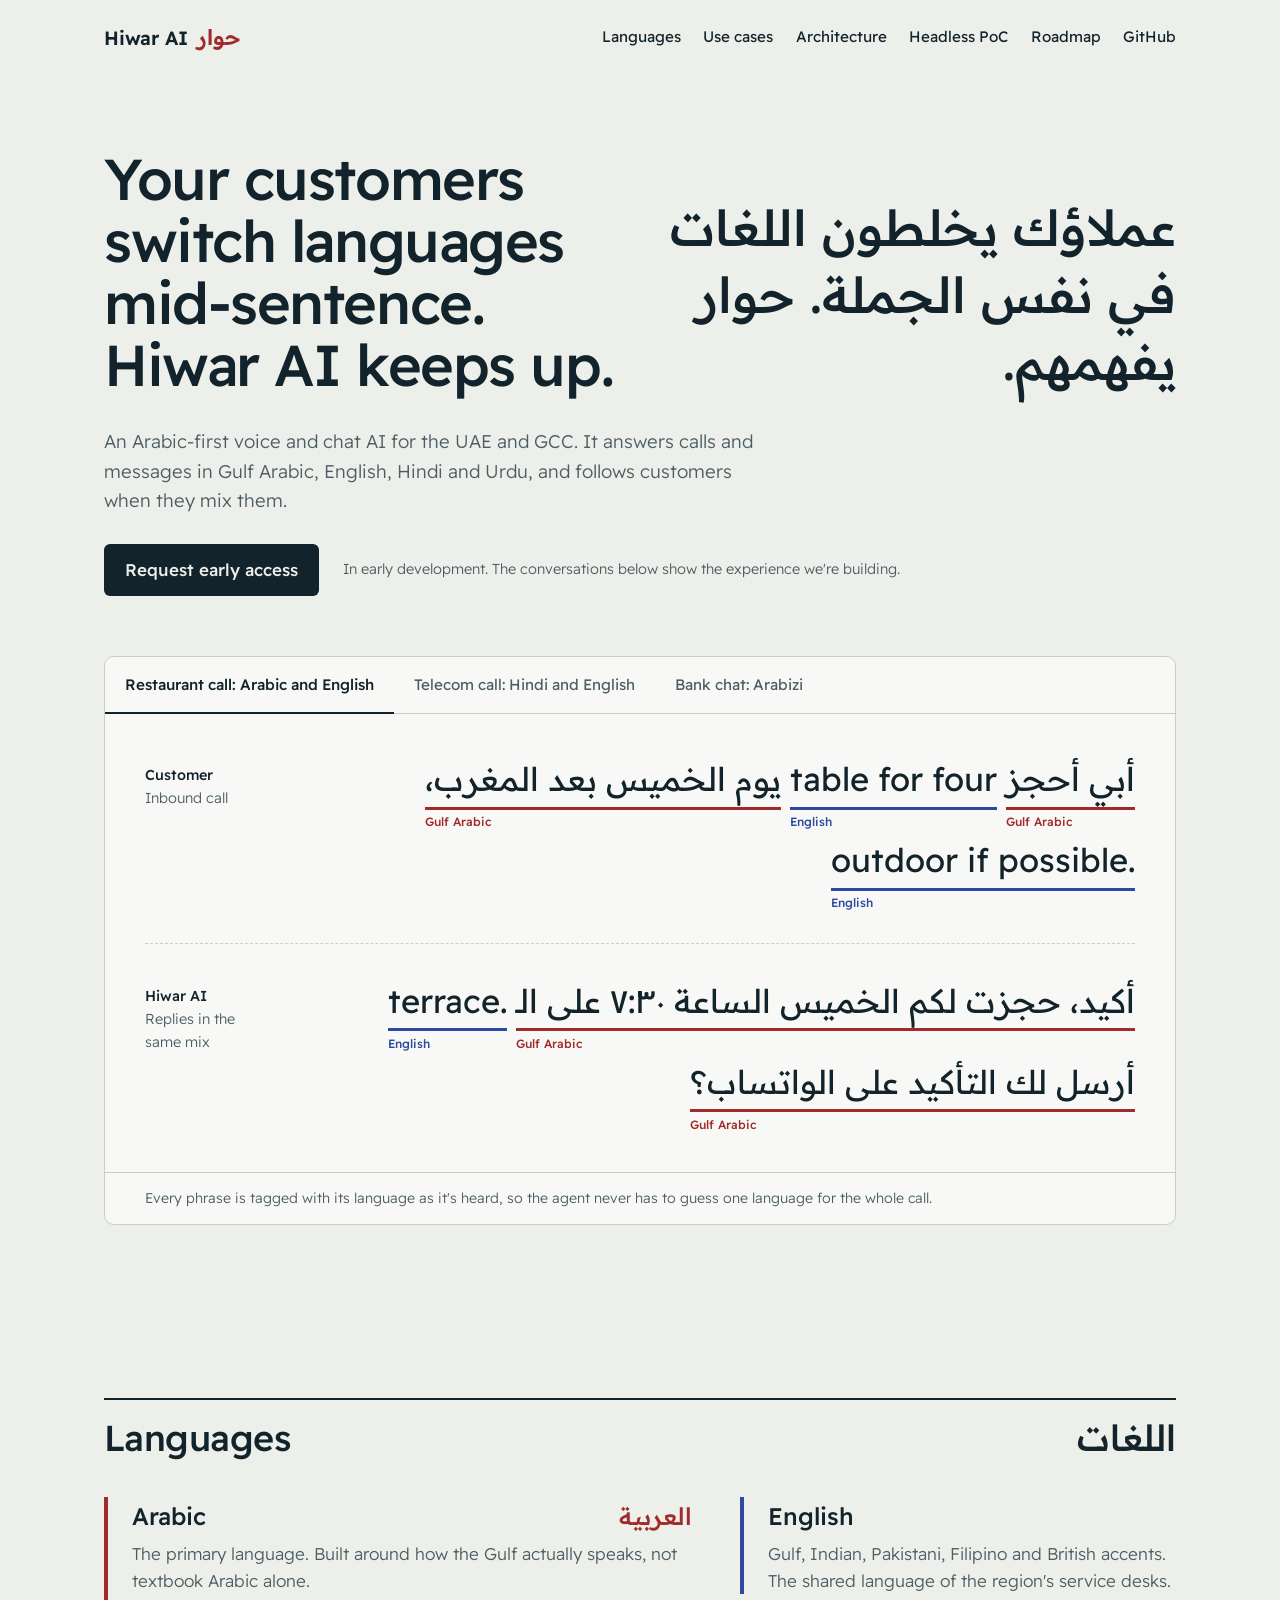
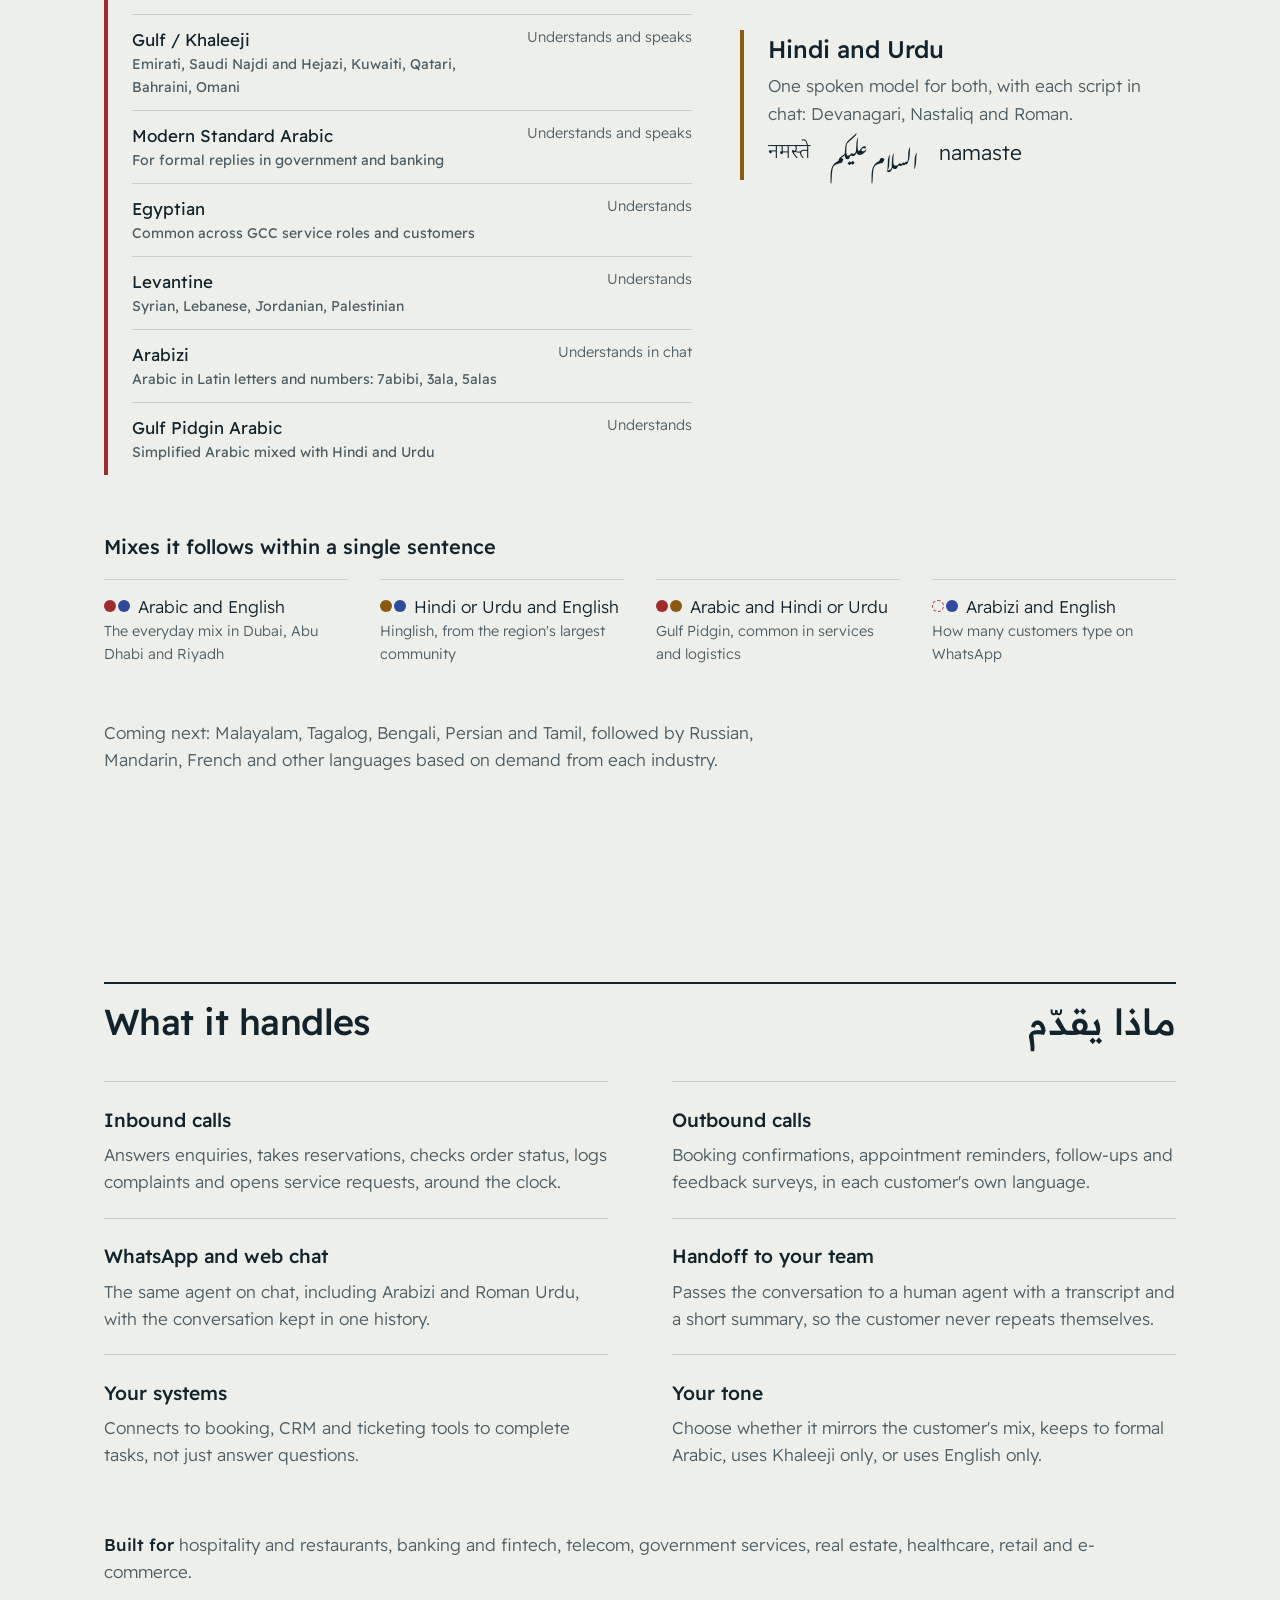
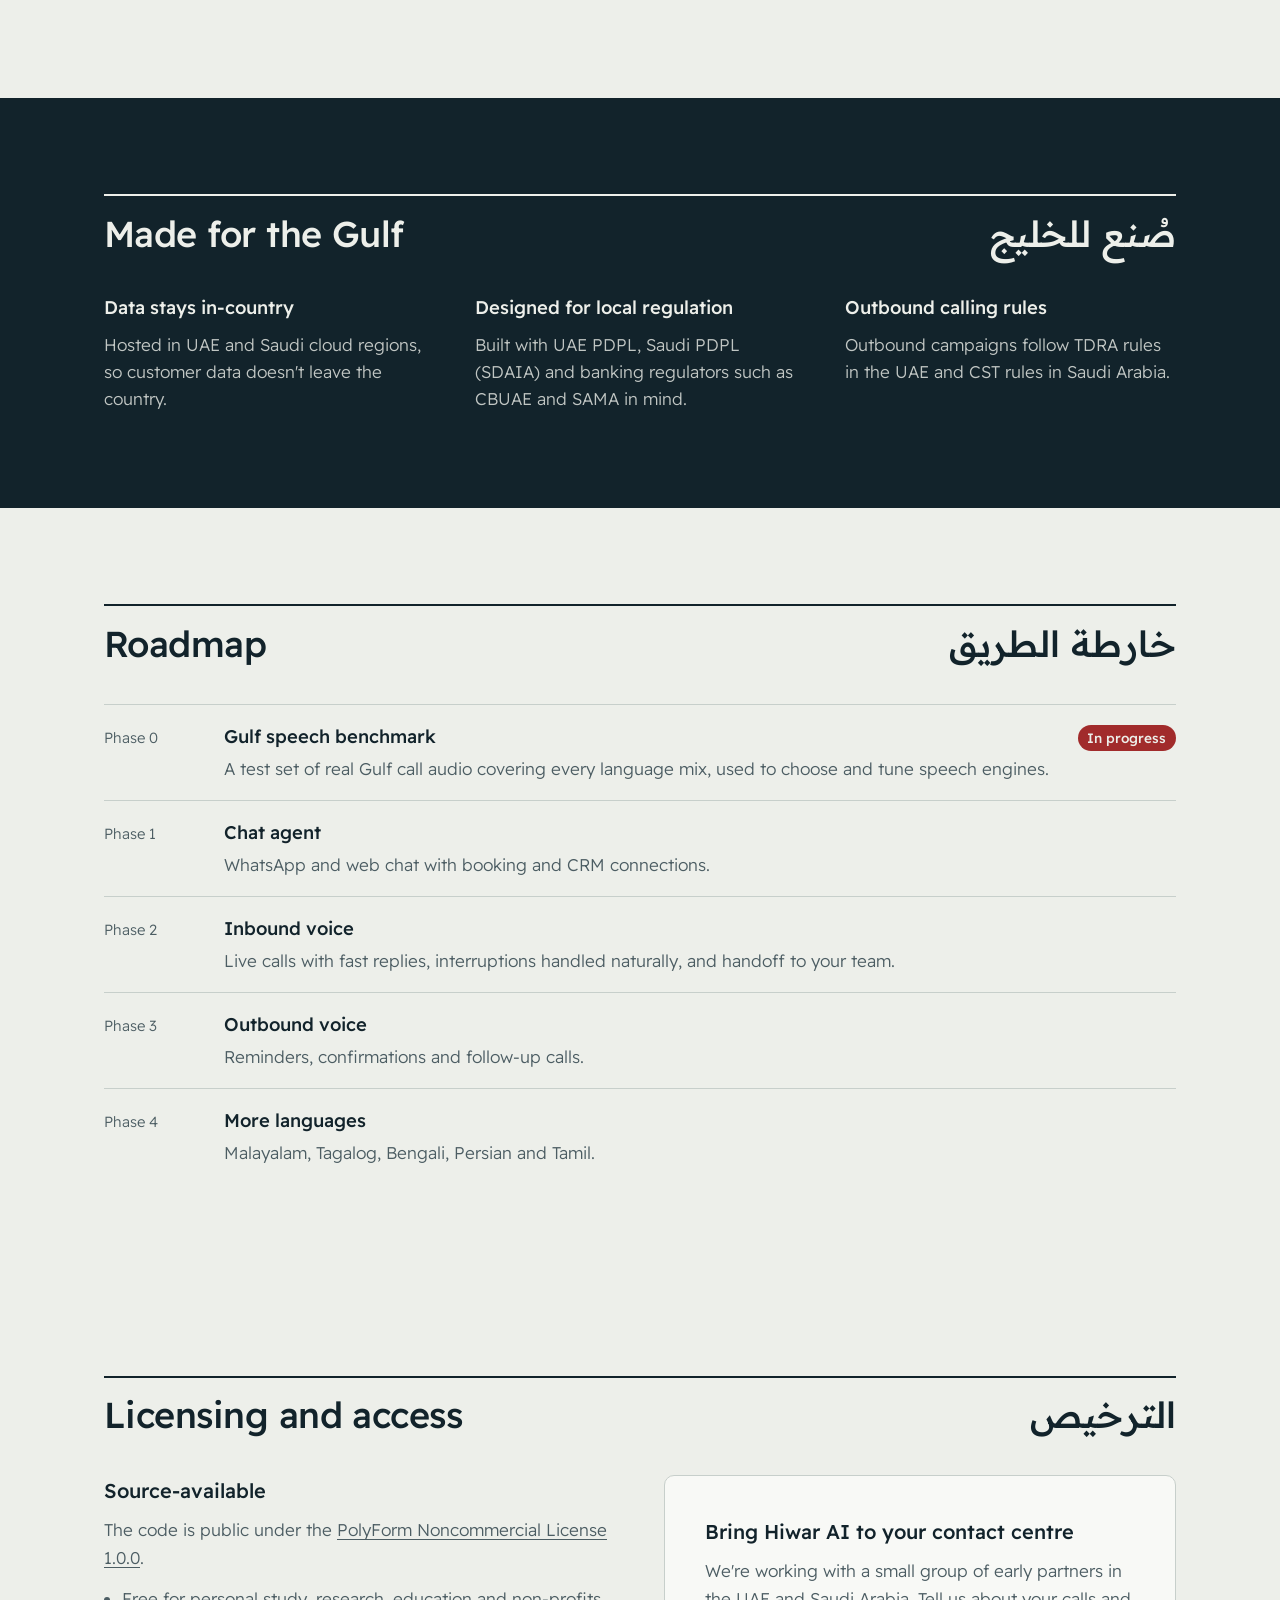
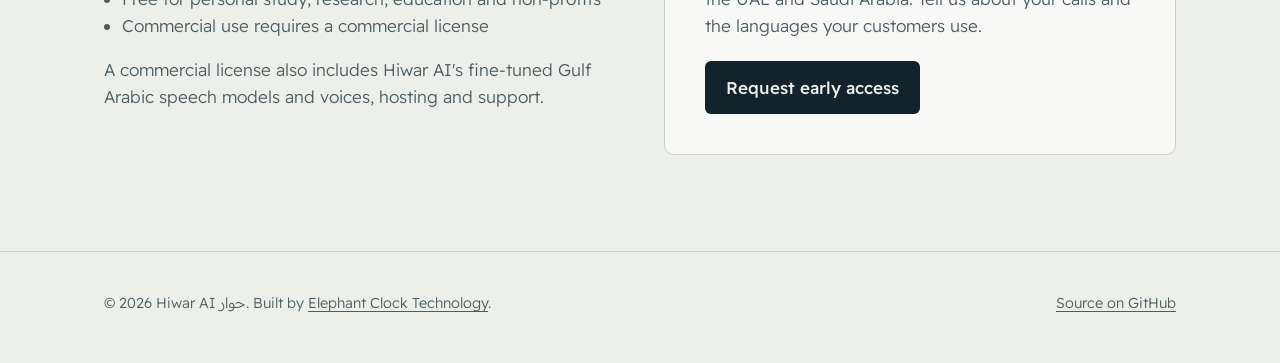
==== commit 242990ef: "Add headless voice architecture page" ====
--- a/docs/index.html
+++ b/docs/index.html
@@ -250,6 +250,7 @@
     <a href="#languages">Languages</a>
     <a href="#use-cases">Use cases</a>
     <a href="architecture.html">Architecture</a>
+    <a href="headless-architecture.html">Headless PoC</a>
     <a href="#roadmap">Roadmap</a>
     <a href="https://github.com/elephantclock/hiwar-ai">GitHub</a>
   </nav>
